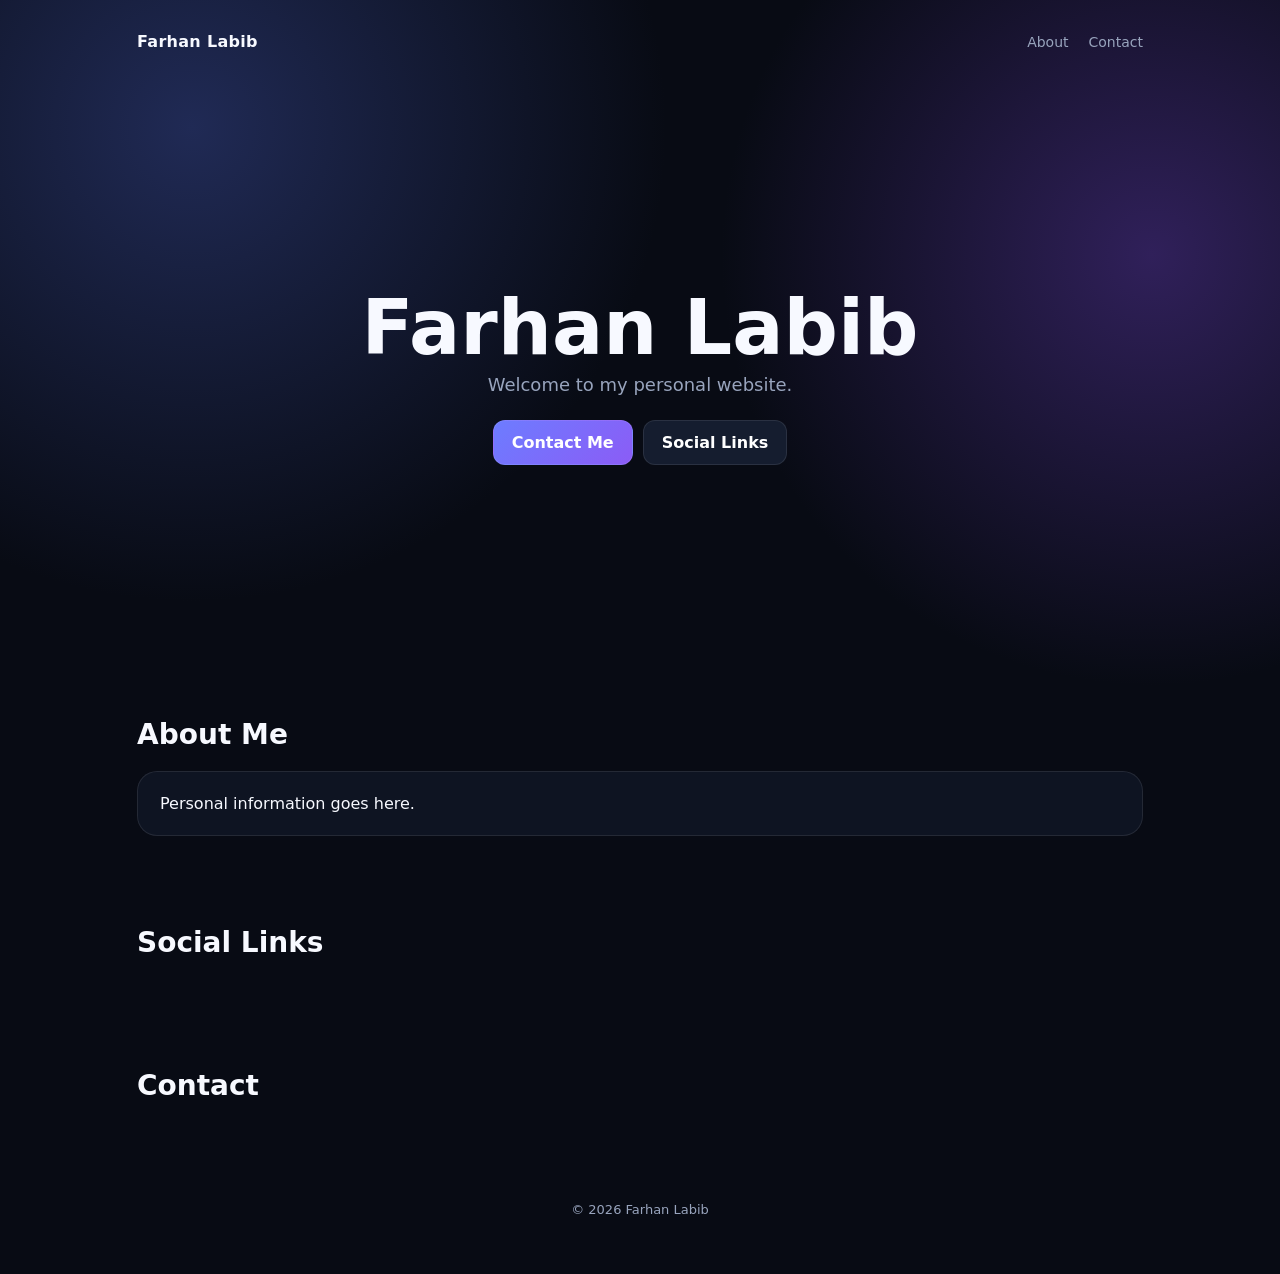
==== index.html @ 60af31b6 "Add files via upload" ====
<!DOCTYPE html>
<html lang="en">
<head>
<meta charset="UTF-8">
<meta name="viewport" content="width=device-width,initial-scale=1.0">
<title>Farhan Labib | Personal</title>
<style>
:root{--bg:#080b14;--card:#111827;--card2:#151d2f;--text:#f7f9ff;--muted:#98a4bd;--accent:#6d7cff;--accent2:#8b5cf6;--line:rgba(255,255,255,.09);--danger:#ef5b72}
*{box-sizing:border-box}html{scroll-behavior:smooth}body{margin:0;background:radial-gradient(circle at 15% 10%,#202a55 0,transparent 30%),radial-gradient(circle at 90% 20%,#30205a 0,transparent 28%),var(--bg);color:var(--text);font-family:Inter,system-ui,-apple-system,Segoe UI,sans-serif;min-height:100vh}
.container{max-width:1050px;margin:auto;padding:22px}.nav{display:flex;align-items:center;justify-content:space-between;padding:10px 0}.brand{font-weight:800;letter-spacing:.3px}.nav a{color:var(--muted);text-decoration:none;margin-left:20px;font-size:14px}.nav a:hover{color:white}
.hero{min-height:68vh;display:grid;place-items:center;text-align:center;padding:45px 0}.avatar{width:132px;height:132px;border-radius:50%;object-fit:cover;border:4px solid rgba(255,255,255,.15);box-shadow:0 15px 45px rgba(0,0,0,.35);background:#20283e}.hero h1{font-size:clamp(42px,8vw,76px);margin:20px 0 8px;line-height:1}.hero p{color:var(--muted);font-size:18px;margin:0 auto 25px;max-width:650px}.buttons{display:flex;justify-content:center;gap:10px;flex-wrap:wrap}.btn{display:inline-block;border:1px solid var(--line);border-radius:12px;padding:12px 18px;background:linear-gradient(135deg,var(--accent),var(--accent2));color:white;text-decoration:none;font-weight:700;cursor:pointer}.btn.alt{background:var(--card2)}
section{padding:45px 0}.section-title{font-size:28px;margin:0 0 20px}.grid{display:grid;grid-template-columns:repeat(auto-fit,minmax(220px,1fr));gap:15px}.card{background:rgba(17,24,39,.78);border:1px solid var(--line);border-radius:20px;padding:22px;backdrop-filter:blur(12px)}.label{color:var(--muted);font-size:12px;text-transform:uppercase;letter-spacing:1px;margin-bottom:7px}.value{font-size:16px;word-break:break-word}.socials{display:flex;gap:10px;flex-wrap:wrap}.socials a{color:white;text-decoration:none;padding:11px 14px;border:1px solid var(--line);border-radius:12px;background:var(--card2)}
footer{text-align:center;color:var(--muted);padding:35px 0;font-size:13px}

/* Admin overlay */
#adminOverlay{position:fixed;inset:0;background:rgba(3,5,12,.82);backdrop-filter:blur(12px);z-index:50;display:none;overflow:auto;padding:20px}
.admin{max-width:980px;margin:25px auto;background:#0d1322;border:1px solid var(--line);border-radius:24px;box-shadow:0 25px 80px #0008;overflow:hidden}.admin-head{padding:22px 25px;border-bottom:1px solid var(--line);display:flex;justify-content:space-between;align-items:center;gap:15px}.admin-head h2{margin:0}.admin-body{padding:25px}.admin-grid{display:grid;grid-template-columns:1fr 1fr;gap:16px}.field{background:var(--card);padding:16px;border:1px solid var(--line);border-radius:16px}.field.full{grid-column:1/-1}.field label{display:block;color:var(--muted);font-size:12px;margin-bottom:7px}input,textarea{width:100%;border:1px solid var(--line);background:#090e1b;color:white;border-radius:10px;padding:11px;font:inherit;outline:none}textarea{min-height:90px;resize:vertical}input:focus,textarea:focus{border-color:var(--accent)}.admin-actions{display:flex;gap:10px;flex-wrap:wrap;margin-top:18px}.danger{background:var(--danger)}.ghost{background:#273149}.status{color:#9fe3b0;font-size:13px;margin-top:12px}.login{max-width:410px;margin:70px auto;background:#0d1322;border:1px solid var(--line);border-radius:22px;padding:25px;box-shadow:0 25px 80px #0008}.login h2{margin-top:0}.login .field{margin-bottom:12px}.close{background:#273149;border:0;color:white;border-radius:10px;padding:10px 13px;cursor:pointer}.hidden{display:none!important}
.hint{color:#77839e;font-size:12px;margin-top:12px}
@media(max-width:650px){.container{padding:16px}.nav a{margin-left:10px}.admin-grid{grid-template-columns:1fr}.field.full{grid-column:auto}.hero{min-height:62vh}.admin{margin:5px auto}.admin-head{padding:18px}.admin-body{padding:18px}}
</style>
</head>
<body>
<div class="container">
  <nav class="nav">
    <div class="brand" id="navName">Farhan Labib</div>
    <div><a href="#about">About</a><a href="#contact">Contact</a></div>
  </nav>

  <main>
    <section class="hero">
      <div>
        <img id="profilePhoto" class="avatar" alt="Farhan Labib profile photo">
        <h1 id="heroName">Farhan Labib</h1>
        <p id="heroBio">Welcome to my personal website.</p>
        <div class="buttons">
          <a class="btn" href="#contact">Contact Me</a>
          <a class="btn alt" id="heroSocial" href="#socials">Social Links</a>
        </div>
      </div>
    </section>

    <section id="about">
      <h2 class="section-title">About Me</h2>
      <div class="card"><div id="aboutText" class="value">Personal information goes here.</div></div>
    </section>

    <section id="socials">
      <h2 class="section-title">Social Links</h2>
      <div id="socialGrid" class="socials"></div>
    </section>

    <section id="contact">
      <h2 class="section-title">Contact</h2>
      <div id="contactGrid" class="grid"></div>
    </section>
  </main>

  <footer>© <span id="year"></span> <span id="footerName">Farhan Labib</span></footer>
</div>

<!-- Hidden admin mode: open by pressing Ctrl + Shift + A, or click the name 5 times -->
<div id="adminOverlay">
  <div id="loginBox" class="login">
    <h2>Admin Access</h2>
    <div class="field"><label>Username</label><input id="adminUser" autocomplete="username"></div>
    <div class="field"><label>Password</label><input id="adminPass" type="password" autocomplete="current-password"></div>
    <div class="admin-actions"><button class="btn" id="loginBtn">Login</button><button class="close" id="cancelLogin">Cancel</button></div>
    <div id="loginStatus" class="hint"></div>
  </div>

  <div id="dashboard" class="admin hidden">
    <div class="admin-head">
      <div><h2>Admin Dashboard</h2><div class="hint">Manage your public profile from one place.</div></div>
      <button class="close" id="closeAdmin">Close</button>
    </div>
    <div class="admin-body">
      <div class="admin-grid">
        <div class="field"><label>Name</label><input id="fName"></div>
        <div class="field"><label>Profile Photo URL</label><input id="fPhoto" placeholder="https://..."></div>
        <div class="field full"><label>Short Bio</label><input id="fBio"></div>
        <div class="field full"><label>About Me</label><textarea id="fAbout"></textarea></div>
        <div class="field"><label>Email</label><input id="fEmail" type="email"></div>
        <div class="field"><label>Phone</label><input id="fPhone"></div>
        <div class="field full"><label>Address</label><input id="fAddress"></div>
        <div class="field"><label>Facebook URL</label><input id="fFacebook"></div>
        <div class="field"><label>Instagram URL</label><input id="fInstagram"></div>
        <div class="field"><label>GitHub URL</label><input id="fGithub"></div>
        <div class="field"><label>LinkedIn URL</label><input id="fLinkedin"></div>
      </div>
      <div class="admin-actions">
        <button class="btn" id="saveBtn">Save Changes</button>
        <button class="close" id="resetBtn">Reset Defaults</button>
        <button class="close danger" id="logoutBtn">Logout</button>
      </div>
      <div id="saveStatus" class="status"></div>
      <div class="hint">Tip: You can change all public information without editing the HTML manually.</div>
    </div>
  </div>
</div>

<script>
const ADMIN_USERNAME = "AdminLabib";
const ADMIN_PASSWORD = "qwerty";

const defaults = {
  name:"Farhan Labib",
  photo:"",
  bio:"Welcome to my personal website.",
  about:"Personal information goes here.",
  email:"",
  phone:"",
  address:"",
  facebook:"",
  instagram:"",
  github:"",
  linkedin:""
};

let profile = JSON.parse(localStorage.getItem("farhanLabibProfile") || "null") || {...defaults};

const $ = id => document.getElementById(id);

function applyProfile(){
  $("navName").textContent = profile.name;
  $("heroName").textContent = profile.name;
  $("footerName").textContent = profile.name;
  $("heroBio").textContent = profile.bio || "";
  $("aboutText").textContent = profile.about || "—";
  $("year").textContent = new Date().getFullYear();

  if(profile.photo){
    $("profilePhoto").src = profile.photo;
    $("profilePhoto").style.display = "inline-block";
  } else {
    $("profilePhoto").style.display = "none";
  }

  const contacts = [
    ["Email", profile.email],
    ["Phone", profile.phone],
    ["Address", profile.address]
  ];
  $("contactGrid").innerHTML = "";
  contacts.forEach(([label,value])=>{
    if(!value) return;
    const c=document.createElement("div"); c.className="card";
    c.innerHTML='<div class="label"></div><div class="value"></div>';
    c.children[0].textContent=label;
    c.children[1].textContent=value;
    $("contactGrid").appendChild(c);
  });

  const socials = [
    ["Facebook",profile.facebook],["Instagram",profile.instagram],
    ["GitHub",profile.github],["LinkedIn",profile.linkedin]
  ];
  $("socialGrid").innerHTML="";
  socials.forEach(([name,url])=>{
    if(!url) return;
    const a=document.createElement("a");
    a.href=url; a.target="_blank"; a.rel="noopener noreferrer"; a.textContent=name;
    $("socialGrid").appendChild(a);
  });
}

function fillEditor(){
  Object.keys(defaults).forEach(k=>{
    const el=$("f"+k.charAt(0).toUpperCase()+k.slice(1));
    if(el) el.value=profile[k] || "";
  });
}

function readEditor(){
  Object.keys(defaults).forEach(k=>{
    const el=$("f"+k.charAt(0).toUpperCase()+k.slice(1));
    if(el) profile[k]=el.value.trim();
  });
}

function openAdmin(){
  $("adminOverlay").style.display="block";
  $("loginBox").classList.remove("hidden");
  $("dashboard").classList.add("hidden");
  $("adminUser").focus();
}
function closeAdmin(){ $("adminOverlay").style.display="none"; }

$("loginBtn").onclick=()=>{
  if($("adminUser").value===ADMIN_USERNAME && $("adminPass").value===ADMIN_PASSWORD){
    $("loginBox").classList.add("hidden");
    $("dashboard").classList.remove("hidden");
    fillEditor();
  } else $("loginStatus").textContent="Invalid username or password.";
};
$("cancelLogin").onclick=closeAdmin;
$("closeAdmin").onclick=closeAdmin;
$("logoutBtn").onclick=()=>{closeAdmin();};
$("saveBtn").onclick=()=>{
  readEditor();
  localStorage.setItem("farhanLabibProfile",JSON.stringify(profile));
  applyProfile();
  $("saveStatus").textContent="Changes saved successfully.";
};
$("resetBtn").onclick=()=>{
  profile={...defaults};
  fillEditor();
  $("saveStatus").textContent="Defaults loaded. Click Save Changes to apply them.";
};

document.addEventListener("keydown",e=>{
  if(e.ctrlKey && e.shiftKey && e.key.toLowerCase()==="a"){
    e.preventDefault(); openAdmin();
  }
  if(e.key==="Escape") closeAdmin();
});

let clicks=0,timer;
$("navName").addEventListener("click",()=>{
  clicks++;
  clearTimeout(timer);
  timer=setTimeout(()=>clicks=0,1200);
  if(clicks>=5){clicks=0;openAdmin();}
});

applyProfile();
</script>
</body>
</html>
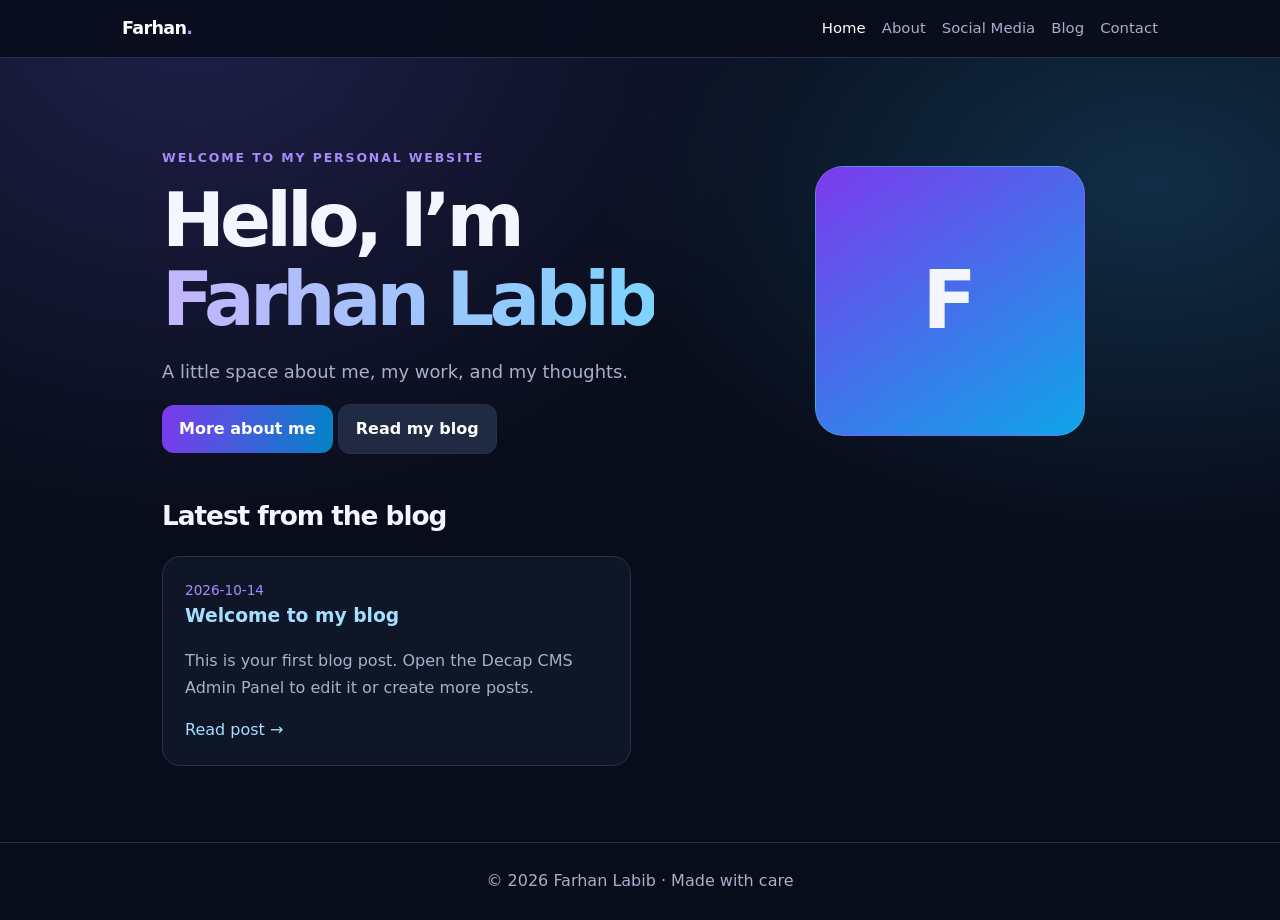
==== commit d3e1bff6: "Add files via upload" ====
--- a/index.html
+++ b/index.html
@@ -1,228 +1 @@
-<!DOCTYPE html>
-<html lang="en">
-<head>
-<meta charset="UTF-8">
-<meta name="viewport" content="width=device-width,initial-scale=1.0">
-<title>Farhan Labib | Personal</title>
-<style>
-:root{--bg:#080b14;--card:#111827;--card2:#151d2f;--text:#f7f9ff;--muted:#98a4bd;--accent:#6d7cff;--accent2:#8b5cf6;--line:rgba(255,255,255,.09);--danger:#ef5b72}
-*{box-sizing:border-box}html{scroll-behavior:smooth}body{margin:0;background:radial-gradient(circle at 15% 10%,#202a55 0,transparent 30%),radial-gradient(circle at 90% 20%,#30205a 0,transparent 28%),var(--bg);color:var(--text);font-family:Inter,system-ui,-apple-system,Segoe UI,sans-serif;min-height:100vh}
-.container{max-width:1050px;margin:auto;padding:22px}.nav{display:flex;align-items:center;justify-content:space-between;padding:10px 0}.brand{font-weight:800;letter-spacing:.3px}.nav a{color:var(--muted);text-decoration:none;margin-left:20px;font-size:14px}.nav a:hover{color:white}
-.hero{min-height:68vh;display:grid;place-items:center;text-align:center;padding:45px 0}.avatar{width:132px;height:132px;border-radius:50%;object-fit:cover;border:4px solid rgba(255,255,255,.15);box-shadow:0 15px 45px rgba(0,0,0,.35);background:#20283e}.hero h1{font-size:clamp(42px,8vw,76px);margin:20px 0 8px;line-height:1}.hero p{color:var(--muted);font-size:18px;margin:0 auto 25px;max-width:650px}.buttons{display:flex;justify-content:center;gap:10px;flex-wrap:wrap}.btn{display:inline-block;border:1px solid var(--line);border-radius:12px;padding:12px 18px;background:linear-gradient(135deg,var(--accent),var(--accent2));color:white;text-decoration:none;font-weight:700;cursor:pointer}.btn.alt{background:var(--card2)}
-section{padding:45px 0}.section-title{font-size:28px;margin:0 0 20px}.grid{display:grid;grid-template-columns:repeat(auto-fit,minmax(220px,1fr));gap:15px}.card{background:rgba(17,24,39,.78);border:1px solid var(--line);border-radius:20px;padding:22px;backdrop-filter:blur(12px)}.label{color:var(--muted);font-size:12px;text-transform:uppercase;letter-spacing:1px;margin-bottom:7px}.value{font-size:16px;word-break:break-word}.socials{display:flex;gap:10px;flex-wrap:wrap}.socials a{color:white;text-decoration:none;padding:11px 14px;border:1px solid var(--line);border-radius:12px;background:var(--card2)}
-footer{text-align:center;color:var(--muted);padding:35px 0;font-size:13px}
-
-/* Admin overlay */
-#adminOverlay{position:fixed;inset:0;background:rgba(3,5,12,.82);backdrop-filter:blur(12px);z-index:50;display:none;overflow:auto;padding:20px}
-.admin{max-width:980px;margin:25px auto;background:#0d1322;border:1px solid var(--line);border-radius:24px;box-shadow:0 25px 80px #0008;overflow:hidden}.admin-head{padding:22px 25px;border-bottom:1px solid var(--line);display:flex;justify-content:space-between;align-items:center;gap:15px}.admin-head h2{margin:0}.admin-body{padding:25px}.admin-grid{display:grid;grid-template-columns:1fr 1fr;gap:16px}.field{background:var(--card);padding:16px;border:1px solid var(--line);border-radius:16px}.field.full{grid-column:1/-1}.field label{display:block;color:var(--muted);font-size:12px;margin-bottom:7px}input,textarea{width:100%;border:1px solid var(--line);background:#090e1b;color:white;border-radius:10px;padding:11px;font:inherit;outline:none}textarea{min-height:90px;resize:vertical}input:focus,textarea:focus{border-color:var(--accent)}.admin-actions{display:flex;gap:10px;flex-wrap:wrap;margin-top:18px}.danger{background:var(--danger)}.ghost{background:#273149}.status{color:#9fe3b0;font-size:13px;margin-top:12px}.login{max-width:410px;margin:70px auto;background:#0d1322;border:1px solid var(--line);border-radius:22px;padding:25px;box-shadow:0 25px 80px #0008}.login h2{margin-top:0}.login .field{margin-bottom:12px}.close{background:#273149;border:0;color:white;border-radius:10px;padding:10px 13px;cursor:pointer}.hidden{display:none!important}
-.hint{color:#77839e;font-size:12px;margin-top:12px}
-@media(max-width:650px){.container{padding:16px}.nav a{margin-left:10px}.admin-grid{grid-template-columns:1fr}.field.full{grid-column:auto}.hero{min-height:62vh}.admin{margin:5px auto}.admin-head{padding:18px}.admin-body{padding:18px}}
-</style>
-</head>
-<body>
-<div class="container">
-  <nav class="nav">
-    <div class="brand" id="navName">Farhan Labib</div>
-    <div><a href="#about">About</a><a href="#contact">Contact</a></div>
-  </nav>
-
-  <main>
-    <section class="hero">
-      <div>
-        <img id="profilePhoto" class="avatar" alt="Farhan Labib profile photo">
-        <h1 id="heroName">Farhan Labib</h1>
-        <p id="heroBio">Welcome to my personal website.</p>
-        <div class="buttons">
-          <a class="btn" href="#contact">Contact Me</a>
-          <a class="btn alt" id="heroSocial" href="#socials">Social Links</a>
-        </div>
-      </div>
-    </section>
-
-    <section id="about">
-      <h2 class="section-title">About Me</h2>
-      <div class="card"><div id="aboutText" class="value">Personal information goes here.</div></div>
-    </section>
-
-    <section id="socials">
-      <h2 class="section-title">Social Links</h2>
-      <div id="socialGrid" class="socials"></div>
-    </section>
-
-    <section id="contact">
-      <h2 class="section-title">Contact</h2>
-      <div id="contactGrid" class="grid"></div>
-    </section>
-  </main>
-
-  <footer>© <span id="year"></span> <span id="footerName">Farhan Labib</span></footer>
-</div>
-
-<!-- Hidden admin mode: open by pressing Ctrl + Shift + A, or click the name 5 times -->
-<div id="adminOverlay">
-  <div id="loginBox" class="login">
-    <h2>Admin Access</h2>
-    <div class="field"><label>Username</label><input id="adminUser" autocomplete="username"></div>
-    <div class="field"><label>Password</label><input id="adminPass" type="password" autocomplete="current-password"></div>
-    <div class="admin-actions"><button class="btn" id="loginBtn">Login</button><button class="close" id="cancelLogin">Cancel</button></div>
-    <div id="loginStatus" class="hint"></div>
-  </div>
-
-  <div id="dashboard" class="admin hidden">
-    <div class="admin-head">
-      <div><h2>Admin Dashboard</h2><div class="hint">Manage your public profile from one place.</div></div>
-      <button class="close" id="closeAdmin">Close</button>
-    </div>
-    <div class="admin-body">
-      <div class="admin-grid">
-        <div class="field"><label>Name</label><input id="fName"></div>
-        <div class="field"><label>Profile Photo URL</label><input id="fPhoto" placeholder="https://..."></div>
-        <div class="field full"><label>Short Bio</label><input id="fBio"></div>
-        <div class="field full"><label>About Me</label><textarea id="fAbout"></textarea></div>
-        <div class="field"><label>Email</label><input id="fEmail" type="email"></div>
-        <div class="field"><label>Phone</label><input id="fPhone"></div>
-        <div class="field full"><label>Address</label><input id="fAddress"></div>
-        <div class="field"><label>Facebook URL</label><input id="fFacebook"></div>
-        <div class="field"><label>Instagram URL</label><input id="fInstagram"></div>
-        <div class="field"><label>GitHub URL</label><input id="fGithub"></div>
-        <div class="field"><label>LinkedIn URL</label><input id="fLinkedin"></div>
-      </div>
-      <div class="admin-actions">
-        <button class="btn" id="saveBtn">Save Changes</button>
-        <button class="close" id="resetBtn">Reset Defaults</button>
-        <button class="close danger" id="logoutBtn">Logout</button>
-      </div>
-      <div id="saveStatus" class="status"></div>
-      <div class="hint">Tip: You can change all public information without editing the HTML manually.</div>
-    </div>
-  </div>
-</div>
-
-<script>
-const ADMIN_USERNAME = "AdminLabib";
-const ADMIN_PASSWORD = "qwerty";
-
-const defaults = {
-  name:"Farhan Labib",
-  photo:"",
-  bio:"Welcome to my personal website.",
-  about:"Personal information goes here.",
-  email:"",
-  phone:"",
-  address:"",
-  facebook:"",
-  instagram:"",
-  github:"",
-  linkedin:""
-};
-
-let profile = JSON.parse(localStorage.getItem("farhanLabibProfile") || "null") || {...defaults};
-
-const $ = id => document.getElementById(id);
-
-function applyProfile(){
-  $("navName").textContent = profile.name;
-  $("heroName").textContent = profile.name;
-  $("footerName").textContent = profile.name;
-  $("heroBio").textContent = profile.bio || "";
-  $("aboutText").textContent = profile.about || "—";
-  $("year").textContent = new Date().getFullYear();
-
-  if(profile.photo){
-    $("profilePhoto").src = profile.photo;
-    $("profilePhoto").style.display = "inline-block";
-  } else {
-    $("profilePhoto").style.display = "none";
-  }
-
-  const contacts = [
-    ["Email", profile.email],
-    ["Phone", profile.phone],
-    ["Address", profile.address]
-  ];
-  $("contactGrid").innerHTML = "";
-  contacts.forEach(([label,value])=>{
-    if(!value) return;
-    const c=document.createElement("div"); c.className="card";
-    c.innerHTML='<div class="label"></div><div class="value"></div>';
-    c.children[0].textContent=label;
-    c.children[1].textContent=value;
-    $("contactGrid").appendChild(c);
-  });
-
-  const socials = [
-    ["Facebook",profile.facebook],["Instagram",profile.instagram],
-    ["GitHub",profile.github],["LinkedIn",profile.linkedin]
-  ];
-  $("socialGrid").innerHTML="";
-  socials.forEach(([name,url])=>{
-    if(!url) return;
-    const a=document.createElement("a");
-    a.href=url; a.target="_blank"; a.rel="noopener noreferrer"; a.textContent=name;
-    $("socialGrid").appendChild(a);
-  });
-}
-
-function fillEditor(){
-  Object.keys(defaults).forEach(k=>{
-    const el=$("f"+k.charAt(0).toUpperCase()+k.slice(1));
-    if(el) el.value=profile[k] || "";
-  });
-}
-
-function readEditor(){
-  Object.keys(defaults).forEach(k=>{
-    const el=$("f"+k.charAt(0).toUpperCase()+k.slice(1));
-    if(el) profile[k]=el.value.trim();
-  });
-}
-
-function openAdmin(){
-  $("adminOverlay").style.display="block";
-  $("loginBox").classList.remove("hidden");
-  $("dashboard").classList.add("hidden");
-  $("adminUser").focus();
-}
-function closeAdmin(){ $("adminOverlay").style.display="none"; }
-
-$("loginBtn").onclick=()=>{
-  if($("adminUser").value===ADMIN_USERNAME && $("adminPass").value===ADMIN_PASSWORD){
-    $("loginBox").classList.add("hidden");
-    $("dashboard").classList.remove("hidden");
-    fillEditor();
-  } else $("loginStatus").textContent="Invalid username or password.";
-};
-$("cancelLogin").onclick=closeAdmin;
-$("closeAdmin").onclick=closeAdmin;
-$("logoutBtn").onclick=()=>{closeAdmin();};
-$("saveBtn").onclick=()=>{
-  readEditor();
-  localStorage.setItem("farhanLabibProfile",JSON.stringify(profile));
-  applyProfile();
-  $("saveStatus").textContent="Changes saved successfully.";
-};
-$("resetBtn").onclick=()=>{
-  profile={...defaults};
-  fillEditor();
-  $("saveStatus").textContent="Defaults loaded. Click Save Changes to apply them.";
-};
-
-document.addEventListener("keydown",e=>{
-  if(e.ctrlKey && e.shiftKey && e.key.toLowerCase()==="a"){
-    e.preventDefault(); openAdmin();
-  }
-  if(e.key==="Escape") closeAdmin();
-});
-
-let clicks=0,timer;
-$("navName").addEventListener("click",()=>{
-  clicks++;
-  clearTimeout(timer);
-  timer=setTimeout(()=>clicks=0,1200);
-  if(clicks>=5){clicks=0;openAdmin();}
-});
-
-applyProfile();
-</script>
-</body>
-</html>
+<!doctype html><html lang="en"><head><meta charset="utf-8"><meta name="viewport" content="width=device-width,initial-scale=1"><meta name="theme-color" content="#090d1b"><title>Home · Farhan Labib</title><meta name="description" content="Personal website of Farhan Labib"><link rel="stylesheet" href="styles.css"></head><body data-page="home"><div id="app"><main class="wrap"><p class="muted">Loading website…</p></main></div><script src="app.js"></script></body></html>
--- a/styles.css
+++ b/styles.css
@@ -0,0 +1 @@
+:root{--bg:#090d1b;--panel:#11182b;--text:#f4f6ff;--muted:#a7b0c9;--line:#26314b;--purple:#8b5cf6;--blue:#38bdf8;--radius:22px}*{box-sizing:border-box}body{margin:0;background:radial-gradient(ellipse at 15% 0%,#20204a 0,transparent 40%),radial-gradient(ellipse at 90% 20%,#102e46 0,transparent 34%),var(--bg);color:var(--text);font:16px/1.65 Inter,ui-sans-serif,system-ui,-apple-system,Segoe UI,sans-serif;min-height:100vh}a{color:#a5dfff;text-decoration:none}a:hover{color:white}header{position:sticky;top:0;z-index:5;background:#090d1be8;backdrop-filter:blur(14px);border-bottom:1px solid #26314b}nav{max-width:1080px;margin:auto;padding:14px 22px;display:flex;gap:20px;align-items:center;flex-wrap:wrap}.brand{font-weight:850;letter-spacing:-.04em;color:white;font-size:1.1rem;margin-right:auto}.brand span{color:#a78bfa}.navlinks{display:flex;gap:16px;flex-wrap:wrap}.navlinks a{font-size:.93rem;color:var(--muted)}.navlinks a.active,.navlinks a:hover{color:white}.wrap{max-width:1000px;margin:auto;padding:42px 22px 76px}.hero{padding:48px 0 32px;display:grid;grid-template-columns:1.4fr .8fr;align-items:center;gap:30px}.eyebrow{color:#a78bfa;text-transform:uppercase;letter-spacing:.15em;font-size:.78rem;font-weight:800}.hero h1{font-size:clamp(2.5rem,7vw,4.7rem);line-height:1.05;letter-spacing:-.065em;margin:12px 0 18px}.gradient{background:linear-gradient(90deg,#c4b5fd,#7dd3fc);color:transparent;background-clip:text}.lead{font-size:1.12rem;color:var(--muted);max-width:610px}.panel{border:1px solid var(--line);background:linear-gradient(145deg,#141b30eF,#0d1324ed);border-radius:var(--radius);padding:26px;box-shadow:0 20px 70px #0003}.avatar{width:100%;aspect-ratio:1;max-width:270px;margin:auto;border-radius:28px;object-fit:cover;border:1px solid #ffffff24;background:linear-gradient(145deg,#7c3aed,#0ea5e9);display:grid;place-items:center;font-size:5rem;font-weight:900}.section-title{font-size:1.65rem;letter-spacing:-.04em;margin:8px 0 18px}.grid{display:grid;grid-template-columns:repeat(2,minmax(0,1fr));gap:18px}.card{border:1px solid var(--line);background:#11182bd9;border-radius:18px;padding:22px}.card h3{margin:0 0 8px}.muted{color:var(--muted)}.pill{display:inline-flex;padding:8px 13px;border-radius:999px;background:#8b5cf61c;border:1px solid #8b5cf655;margin:5px 6px 5px 0}.button{display:inline-flex;align-items:center;justify-content:center;border:0;border-radius:12px;padding:11px 17px;background:linear-gradient(100deg,#7c3aed,#0284c7);color:white;font-weight:750;cursor:pointer}.button.secondary{background:#202a42;border:1px solid var(--line)}.post-date{color:#a78bfa;font-size:.85rem}.post-body{white-space:pre-wrap}.page-head{padding:22px 0 26px}.page-head h1{font-size:clamp(2.2rem,6vw,3.5rem);line-height:1.1;letter-spacing:-.055em;margin:5px 0 12px}footer{border-top:1px solid var(--line);color:var(--muted);padding:25px 22px;text-align:center}.formgrid{display:grid;grid-template-columns:1fr 1fr;gap:14px}label{display:block;font-weight:700;margin-bottom:6px}input,textarea,select{width:100%;border:1px solid var(--line);border-radius:10px;background:#080d1a;color:white;padding:11px;font:inherit}textarea{min-height:100px;resize:vertical}.field{margin-bottom:15px}.admin-actions{display:flex;gap:10px;flex-wrap:wrap;margin:18px 0}.hint{font-size:.9rem;color:var(--muted)}.danger{background:#7f1d1d}.post-edit{border:1px solid var(--line);border-radius:14px;padding:18px;margin:14px 0}.hidden{display:none!important}@media(max-width:720px){.hero{grid-template-columns:1fr;padding-top:28px}.avatar{max-width:190px;grid-row:1}.grid,.formgrid{grid-template-columns:1fr}.navlinks{gap:11px}.wrap{padding-top:26px}}
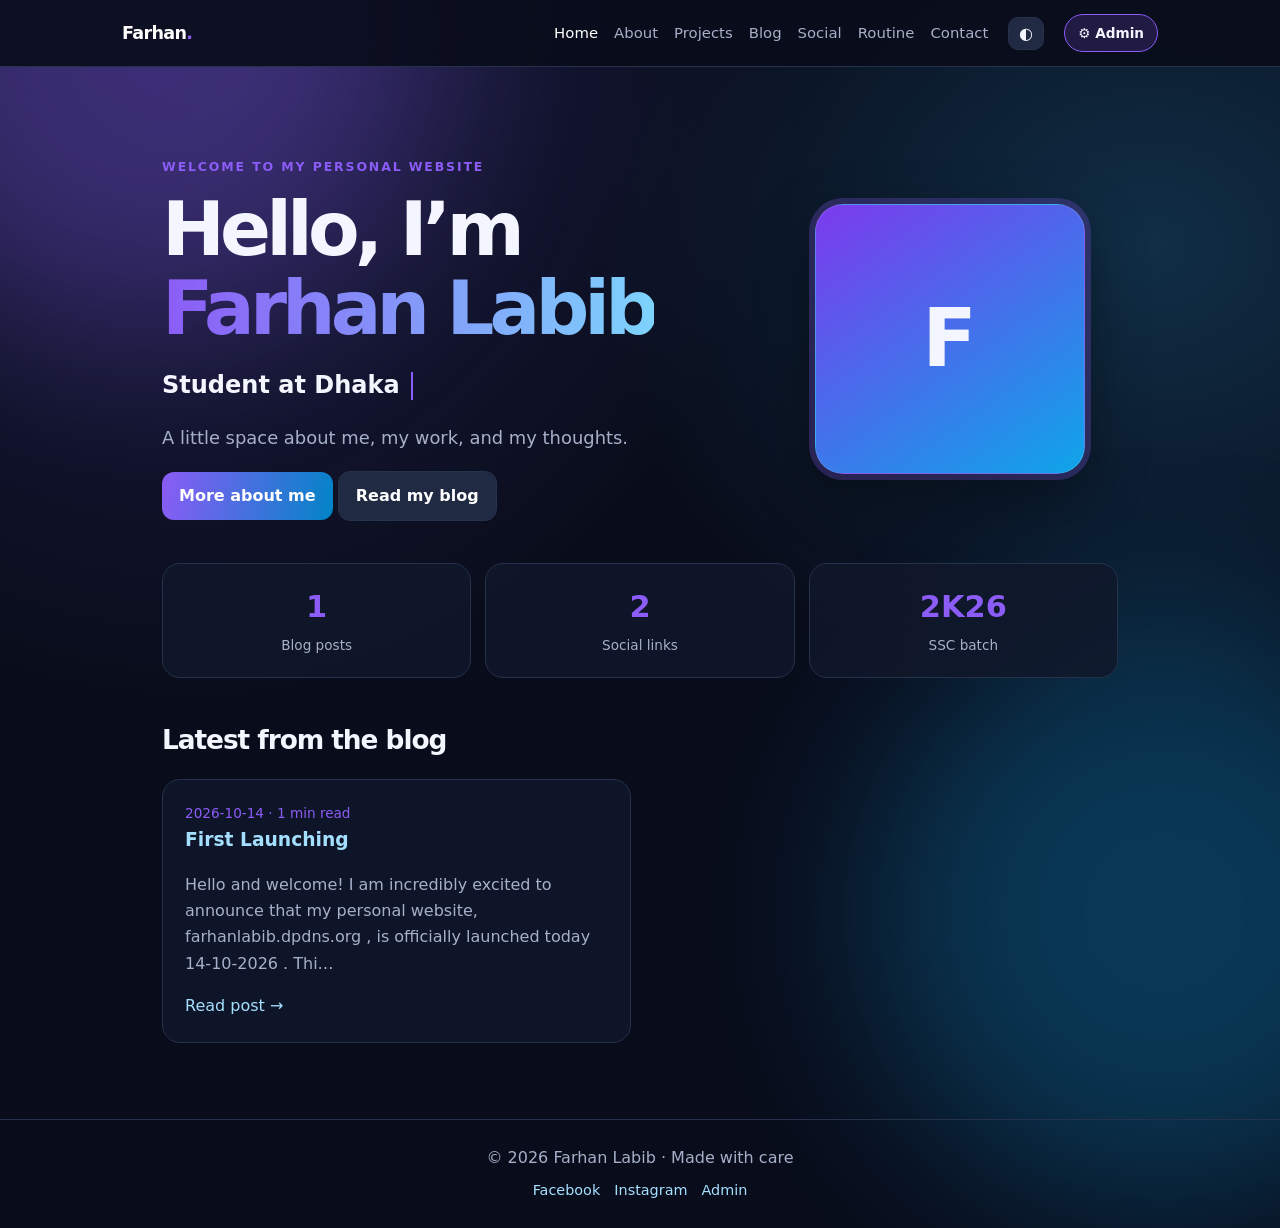
==== commit a57c7859: "Update index.html" ====
--- a/index.html
+++ b/index.html
@@ -1 +1,40 @@
-<!doctype html><html lang="en"><head><meta charset="utf-8"><meta name="viewport" content="width=device-width,initial-scale=1"><meta name="theme-color" content="#090d1b"><title>Home · Farhan Labib</title><meta name="description" content="Personal website of Farhan Labib"><link rel="stylesheet" href="styles.css"></head><body data-page="home"><div id="app"><main class="wrap"><p class="muted">Loading website…</p></main></div><script src="app.js"></script></body></html>
+<!doctype html>
+<html lang="en">
+<head>
+  <meta charset="utf-8">
+  <meta name="viewport" content="width=device-width,initial-scale=1">
+  <meta name="theme-color" content="#090d1b">
+  <title>Home · Farhan Labib</title>
+  <meta name="description" content="Personal website of Farhan Labib">
+  
+  <!-- PWA এর জন্য নতুন যোগ করা হলো -->
+  <link rel="manifest" href="manifest.json">
+  <link rel="apple-touch-icon" href="icon-192.png">
+  
+  <link rel="stylesheet" href="styles.css">
+</head>
+<body data-page="home">
+  <div id="app">
+    <main class="wrap">
+      <p class="muted">Loading website…</p>
+    </main>
+  </div>
+  
+  <script src="app.js"></script>
+  
+  <!-- Service Worker রেজিস্টার করার স্ক্রিপ্ট -->
+  <script>
+    if ('serviceWorker' in navigator) {
+      window.addEventListener('load', () => {
+        navigator.serviceWorker.register('/service-worker.js')
+          .then(registration => {
+            console.log('ServiceWorker registration successful');
+          })
+          .catch(err => {
+            console.log('ServiceWorker registration failed: ', err);
+          });
+      });
+    }
+  </script>
+</body>
+</html>
--- a/styles.css
+++ b/styles.css
@@ -1 +1,34 @@
 :root{--bg:#090d1b;--panel:#11182b;--text:#f4f6ff;--muted:#a7b0c9;--line:#26314b;--purple:#8b5cf6;--blue:#38bdf8;--radius:22px}*{box-sizing:border-box}body{margin:0;background:radial-gradient(ellipse at 15% 0%,#20204a 0,transparent 40%),radial-gradient(ellipse at 90% 20%,#102e46 0,transparent 34%),var(--bg);color:var(--text);font:16px/1.65 Inter,ui-sans-serif,system-ui,-apple-system,Segoe UI,sans-serif;min-height:100vh}a{color:#a5dfff;text-decoration:none}a:hover{color:white}header{position:sticky;top:0;z-index:5;background:#090d1be8;backdrop-filter:blur(14px);border-bottom:1px solid #26314b}nav{max-width:1080px;margin:auto;padding:14px 22px;display:flex;gap:20px;align-items:center;flex-wrap:wrap}.brand{font-weight:850;letter-spacing:-.04em;color:white;font-size:1.1rem;margin-right:auto}.brand span{color:#a78bfa}.navlinks{display:flex;gap:16px;flex-wrap:wrap}.navlinks a{font-size:.93rem;color:var(--muted)}.navlinks a.active,.navlinks a:hover{color:white}.wrap{max-width:1000px;margin:auto;padding:42px 22px 76px}.hero{padding:48px 0 32px;display:grid;grid-template-columns:1.4fr .8fr;align-items:center;gap:30px}.eyebrow{color:#a78bfa;text-transform:uppercase;letter-spacing:.15em;font-size:.78rem;font-weight:800}.hero h1{font-size:clamp(2.5rem,7vw,4.7rem);line-height:1.05;letter-spacing:-.065em;margin:12px 0 18px}.gradient{background:linear-gradient(90deg,#c4b5fd,#7dd3fc);color:transparent;background-clip:text}.lead{font-size:1.12rem;color:var(--muted);max-width:610px}.panel{border:1px solid var(--line);background:linear-gradient(145deg,#141b30eF,#0d1324ed);border-radius:var(--radius);padding:26px;box-shadow:0 20px 70px #0003}.avatar{width:100%;aspect-ratio:1;max-width:270px;margin:auto;border-radius:28px;object-fit:cover;border:1px solid #ffffff24;background:linear-gradient(145deg,#7c3aed,#0ea5e9);display:grid;place-items:center;font-size:5rem;font-weight:900}.section-title{font-size:1.65rem;letter-spacing:-.04em;margin:8px 0 18px}.grid{display:grid;grid-template-columns:repeat(2,minmax(0,1fr));gap:18px}.card{border:1px solid var(--line);background:#11182bd9;border-radius:18px;padding:22px}.card h3{margin:0 0 8px}.muted{color:var(--muted)}.pill{display:inline-flex;padding:8px 13px;border-radius:999px;background:#8b5cf61c;border:1px solid #8b5cf655;margin:5px 6px 5px 0}.button{display:inline-flex;align-items:center;justify-content:center;border:0;border-radius:12px;padding:11px 17px;background:linear-gradient(100deg,#7c3aed,#0284c7);color:white;font-weight:750;cursor:pointer}.button.secondary{background:#202a42;border:1px solid var(--line)}.post-date{color:#a78bfa;font-size:.85rem}.post-body{white-space:pre-wrap}.page-head{padding:22px 0 26px}.page-head h1{font-size:clamp(2.2rem,6vw,3.5rem);line-height:1.1;letter-spacing:-.055em;margin:5px 0 12px}footer{border-top:1px solid var(--line);color:var(--muted);padding:25px 22px;text-align:center}.formgrid{display:grid;grid-template-columns:1fr 1fr;gap:14px}label{display:block;font-weight:700;margin-bottom:6px}input,textarea,select{width:100%;border:1px solid var(--line);border-radius:10px;background:#080d1a;color:white;padding:11px;font:inherit}textarea{min-height:100px;resize:vertical}.field{margin-bottom:15px}.admin-actions{display:flex;gap:10px;flex-wrap:wrap;margin:18px 0}.hint{font-size:.9rem;color:var(--muted)}.danger{background:#7f1d1d}.post-edit{border:1px solid var(--line);border-radius:14px;padding:18px;margin:14px 0}.hidden{display:none!important}@media(max-width:720px){.hero{grid-template-columns:1fr;padding-top:28px}.avatar{max-width:190px;grid-row:1}.grid,.formgrid{grid-template-columns:1fr}.navlinks{gap:11px}.wrap{padding-top:26px}}
+/* ===== Upgrade ===== */
+:root{--accent:#8b5cf6}
+html{scroll-behavior:smooth}
+.brand span,.eyebrow,.post-date{color:var(--accent)}
+.gradient{background:linear-gradient(90deg,var(--accent),#7dd3fc);background-clip:text;-webkit-background-clip:text}
+.button{background:linear-gradient(100deg,var(--accent),#0284c7);transition:transform .2s,box-shadow .2s}
+.button:hover{transform:translateY(-2px);box-shadow:0 8px 24px color-mix(in srgb,var(--accent) 45%,transparent);color:#fff}
+body::before,body::after{content:"";position:fixed;z-index:-1;width:46vmax;height:46vmax;border-radius:50%;filter:blur(90px);opacity:.28;animation:float 22s ease-in-out infinite alternate}
+body::before{background:var(--accent);top:-20vmax;left:-12vmax}body::after{background:#0ea5e9;bottom:-24vmax;right:-14vmax;animation-delay:-9s}
+@keyframes float{to{transform:translate(8vmax,6vmax) scale(1.15)}}
+.banner{background:linear-gradient(90deg,var(--accent),#0284c7);color:#fff;text-align:center;padding:8px 14px;font-size:.9rem}.banner a{color:#fff;text-decoration:underline}
+nav{align-items:center}.navlinks{align-items:center}
+.icon-btn{background:#202a42;border:1px solid var(--line);color:var(--text);border-radius:10px;padding:6px 10px;cursor:pointer;font-size:1rem}.menu-btn{display:none}
+.admin-btn{font-size:.85rem;font-weight:700;padding:7px 13px;border-radius:999px;border:1px solid var(--accent);color:var(--text)!important;background:color-mix(in srgb,var(--accent) 18%,transparent)}.admin-btn:hover{background:var(--accent)}
+.reveal{opacity:0;transform:translateY(26px);transition:opacity .7s,transform .7s}.reveal.in{opacity:1;transform:none}
+.card{transition:transform .25s,border-color .25s,box-shadow .25s}.card:hover{transform:translateY(-5px);border-color:var(--accent);box-shadow:0 14px 40px color-mix(in srgb,var(--accent) 25%,transparent)}
+.avatar{box-shadow:0 0 0 6px color-mix(in srgb,var(--accent) 25%,transparent),0 20px 60px #0006;animation:bob 6s ease-in-out infinite}@keyframes bob{50%{transform:translateY(-10px)}}
+.typed{font-size:1.5rem;font-weight:700;margin:0 0 12px;min-height:2.2rem}.caret{display:inline-block;width:2px;height:1.2em;background:var(--accent);margin-left:3px;vertical-align:middle;animation:blink 1s steps(2) infinite}@keyframes blink{50%{opacity:0}}
+.stats{display:grid;grid-template-columns:repeat(auto-fit,minmax(130px,1fr));gap:14px;margin:10px 0 40px}.stat{text-align:center;padding:18px;border:1px solid var(--line);border-radius:18px;background:#11182bd9}.stat b{display:block;font-size:1.9rem;color:var(--accent)}.stat span{color:var(--muted);font-size:.85rem}
+.skill{margin-bottom:14px}.skill>div:first-child{display:flex;justify-content:space-between;font-weight:600;margin-bottom:5px}.bar{height:9px;border-radius:9px;background:#26314b}.bar i{display:block;height:100%;width:0;border-radius:9px;background:linear-gradient(90deg,var(--accent),#38bdf8);transition:width 1.2s .2s}.in .bar i{width:var(--w)}
+.timeline{border-left:2px solid var(--line);padding-left:22px;margin:0 0 30px 6px}.t-item{position:relative;margin-bottom:22px}.t-item::before{content:"";position:absolute;left:-30px;top:6px;width:14px;height:14px;border-radius:50%;background:var(--accent)}.t-item h3{margin:2px 0}
+.chip{display:inline-block;font-size:.78rem;padding:3px 11px;margin:6px 6px 0 0;border-radius:999px;border:1px solid var(--line);background:#8b5cf61c;color:var(--text);cursor:pointer;font-family:inherit}.chip.on{background:var(--accent)}.chips{margin:12px 0 20px}
+#q{margin-top:8px}.cover{width:100%;border-radius:12px;margin-bottom:12px;aspect-ratio:16/9;object-fit:cover}.cover.big{margin-bottom:20px}
+.post-body{white-space:normal}.post-body img{max-width:100%;border-radius:14px;margin:14px 0}.post-body pre{background:#080d1a;padding:14px;border-radius:12px;overflow:auto}.post-body code{background:#ffffff14;padding:1px 6px;border-radius:6px}.post-body pre code{background:none;padding:0}.post-body blockquote{margin:12px 0;padding:6px 16px;border-left:4px solid var(--accent);color:var(--muted)}
+.about{display:grid;gap:18px}.pn{display:flex;justify-content:space-between;gap:12px;margin:16px 0}
+#progress{position:fixed;top:0;left:0;height:3px;width:0;background:linear-gradient(90deg,var(--accent),#38bdf8);z-index:50}
+#top{position:fixed;right:18px;bottom:18px;width:44px;height:44px;border-radius:50%;border:0;background:var(--accent);color:#fff;font-size:1.2rem;cursor:pointer;opacity:0;pointer-events:none;transition:.3s;z-index:20}#top.show{opacity:1;pointer-events:auto}
+.foot-links{margin-top:8px;display:flex;gap:14px;justify-content:center;flex-wrap:wrap;font-size:.9rem}
+[data-theme=light]{--bg:#f4f6ff;--panel:#fff;--text:#12172b;--muted:#4b5575;--line:#d5dbef}
+[data-theme=light] body{background:var(--bg)}[data-theme=light] header{background:#f4f6ffe8;border-color:var(--line)}[data-theme=light] a{color:#3b5bdb}[data-theme=light] .brand,[data-theme=light] .navlinks a.active,[data-theme=light] .navlinks a:hover{color:#12172b}
+[data-theme=light] .card,[data-theme=light] .panel,[data-theme=light] .stat{background:#fff}[data-theme=light] input{background:#fff;color:#12172b}[data-theme=light] .icon-btn,[data-theme=light] .button.secondary{background:#e6eaf8;color:#12172b}[data-theme=light] .bar{background:#d5dbef}[data-theme=light] .post-body code,[data-theme=light] .post-body pre{background:#e6eaf8}[data-theme=light] .chip{color:#12172b}
+@media(max-width:720px){.menu-btn{display:block}.navlinks{display:none;width:100%;flex-direction:column;order:9}.navlinks.open{display:flex}}
+@media(prefers-reduced-motion:reduce){*{animation:none!important;transition:none!important}.reveal{opacity:1;transform:none}}
